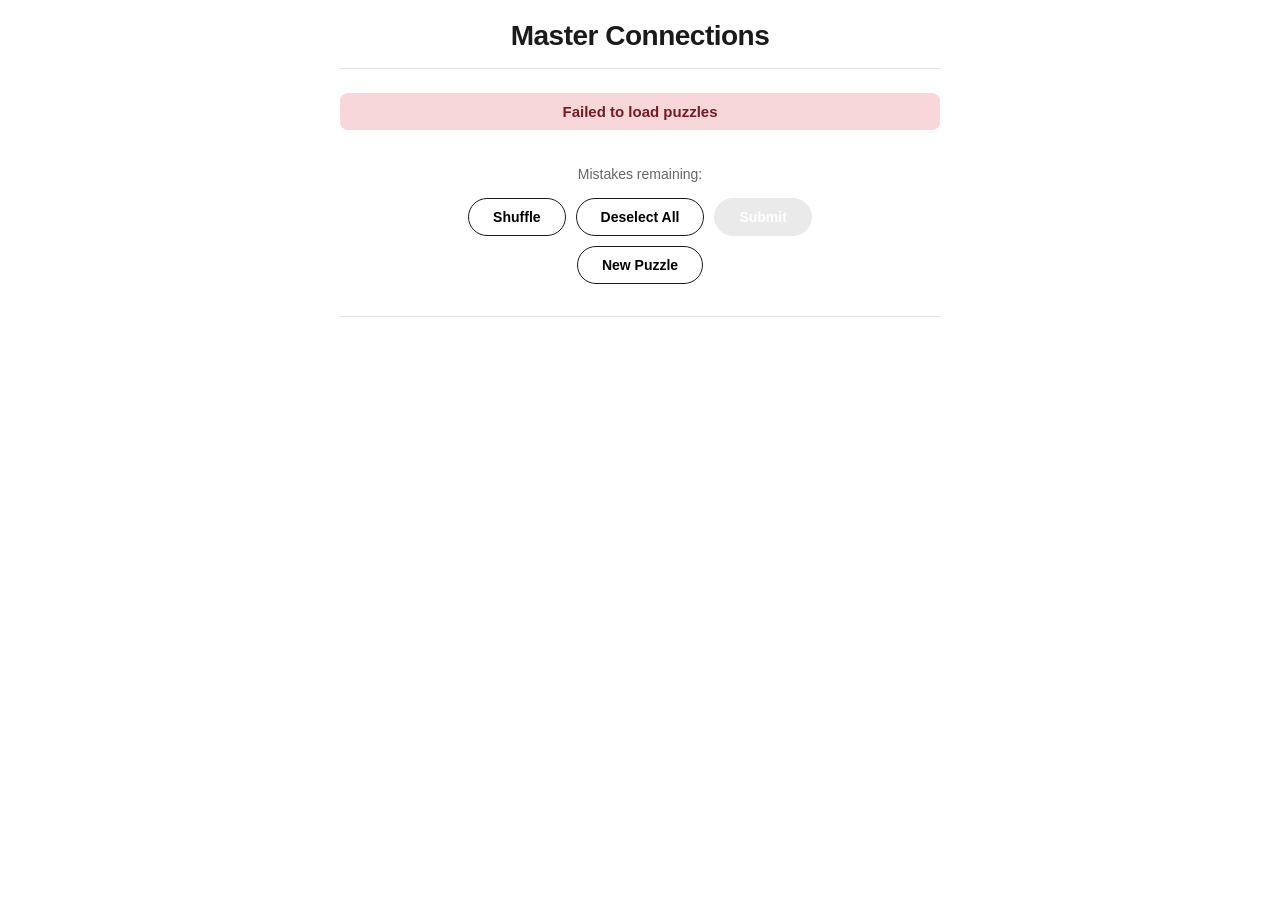
==== master_connections/webapp/index.html @ daf2dbc2 "Add files via upload" ====
<!DOCTYPE html>
<html lang="en">
<head>
    <meta charset="UTF-8">
    <meta name="viewport" content="width=device-width, initial-scale=1.0">
    <title>Master Connections</title>
    <link rel="stylesheet" href="style.css">
</head>
<body>
    <div id="app">
        <header>
            <h1>Master Connections</h1>
        </header>

        <div id="message-bar" class="message-bar hidden"></div>

        <div id="solved-groups"></div>

        <div id="grid" class="grid"></div>

        <div class="controls">
            <div class="mistakes" id="mistakes">
                Mistakes remaining:
                <span id="mistake-dots"></span>
            </div>
            <div class="buttons">
                <button id="btn-shuffle" onclick="shuffleWords()">Shuffle</button>
                <button id="btn-deselect" onclick="deselectAll()">Deselect All</button>
                <button id="btn-submit" onclick="submitGuess()" disabled>Submit</button>
            </div>
            <div class="buttons secondary">
                <button id="btn-new" onclick="loadNewPuzzle()">New Puzzle</button>
            </div>
        </div>

        <div id="game-over" class="game-over hidden">
            <h2 id="game-over-text"></h2>
            <button onclick="loadNewPuzzle()">Play Again</button>
        </div>

        <footer>
            <p class="puzzle-count" id="puzzle-count"></p>
        </footer>
    </div>

    <script src="game.js"></script>
</body>
</html>
---- master_connections/webapp/style.css ----
/* NYT-inspired layout (from Kevin's static Infinite Connections webapp). */

* {
    margin: 0;
    padding: 0;
    box-sizing: border-box;
}

body {
    font-family: -apple-system, BlinkMacSystemFont, 'Segoe UI', Roboto, sans-serif;
    background: #fff;
    color: #1a1a1a;
    display: flex;
    justify-content: center;
    padding: 20px;
    min-height: 100vh;
}

#app {
    max-width: 600px;
    width: 100%;
}

header {
    text-align: center;
    margin-bottom: 24px;
    padding-bottom: 16px;
    border-bottom: 1px solid #e0e0e0;
}

header h1 {
    font-size: 28px;
    font-weight: 700;
    letter-spacing: -0.5px;
}

.subtitle {
    color: #666;
    font-size: 14px;
    margin-top: 4px;
}

.message-bar {
    text-align: center;
    padding: 10px 16px;
    margin-bottom: 16px;
    border-radius: 8px;
    font-weight: 600;
    font-size: 15px;
    transition: opacity 0.3s;
}

.message-bar.hidden {
    display: none;
}

.message-bar.one-away {
    background: #fff3cd;
    color: #856404;
}

.message-bar.wrong {
    background: #f8d7da;
    color: #721c24;
}

.message-bar.correct {
    background: #d4edda;
    color: #155724;
}

#solved-groups {
    margin-bottom: 8px;
}

.solved-group {
    border-radius: 8px;
    padding: 12px 16px;
    margin-bottom: 8px;
    text-align: center;
    animation: slideDown 0.4s ease-out;
}

@keyframes slideDown {
    from { opacity: 0; transform: translateY(-10px); }
    to { opacity: 1; transform: translateY(0); }
}

.solved-group .category {
    font-weight: 700;
    font-size: 15px;
    text-transform: uppercase;
    margin-bottom: 4px;
}

.solved-group .words {
    font-size: 14px;
    color: #333;
}

.solved-group.yellow { background: #F9DF6D; }
.solved-group.green  { background: #A0C35A; }
.solved-group.blue   { background: #B0C4EF; }
.solved-group.purple { background: #BA81C5; }

.grid {
    display: grid;
    grid-template-columns: repeat(4, 1fr);
    gap: 8px;
    margin-bottom: 20px;
}

.tile {
    background: #efefe6;
    border: none;
    border-radius: 8px;
    padding: 16px 8px;
    font-size: 14px;
    font-weight: 700;
    text-transform: uppercase;
    cursor: pointer;
    transition: all 0.15s ease;
    text-align: center;
    min-height: 56px;
    display: flex;
    align-items: center;
    justify-content: center;
    user-select: none;
    line-height: 1.2;
}

.tile:hover {
    background: #deded5;
}

.tile.selected {
    background: #5a594e;
    color: #fff;
}

.tile.disabled {
    opacity: 0.3;
    pointer-events: none;
}

.controls {
    text-align: center;
}

.mistakes {
    margin-bottom: 16px;
    font-size: 14px;
    color: #666;
}

#mistake-dots {
    color: #1a1a1a;
    letter-spacing: 4px;
}

.buttons {
    display: flex;
    gap: 10px;
    justify-content: center;
    margin-bottom: 10px;
}

.buttons.secondary {
    margin-top: 8px;
}

button {
    padding: 10px 24px;
    border-radius: 24px;
    border: 1px solid #1a1a1a;
    background: #fff;
    font-size: 14px;
    font-weight: 600;
    cursor: pointer;
    transition: all 0.15s;
}

button:hover {
    background: #1a1a1a;
    color: #fff;
}

button:disabled {
    opacity: 0.4;
    cursor: not-allowed;
}

button:disabled:hover {
    background: #fff;
    color: #1a1a1a;
}

#btn-submit {
    background: #1a1a1a;
    color: #fff;
    border-color: #1a1a1a;
}

#btn-submit:hover {
    background: #333;
}

#btn-submit:disabled {
    background: #ccc;
    border-color: #ccc;
    color: #fff;
}

#btn-submit:disabled:hover {
    background: #ccc;
    color: #fff;
}

.game-over {
    text-align: center;
    padding: 24px;
    margin-top: 20px;
    animation: slideDown 0.4s ease-out;
}

.game-over.hidden {
    display: none;
}

.game-over h2 {
    margin-bottom: 16px;
    font-size: 20px;
}

footer {
    text-align: center;
    margin-top: 32px;
    padding-top: 16px;
    border-top: 1px solid #e0e0e0;
    color: #999;
    font-size: 13px;
}

footer .puzzle-count {
    margin-top: 4px;
    font-size: 12px;
}

@media (max-width: 480px) {
    .tile {
        padding: 12px 4px;
        font-size: 12px;
        min-height: 48px;
    }

    header h1 {
        font-size: 22px;
    }

    button {
        padding: 8px 16px;
        font-size: 13px;
    }
}
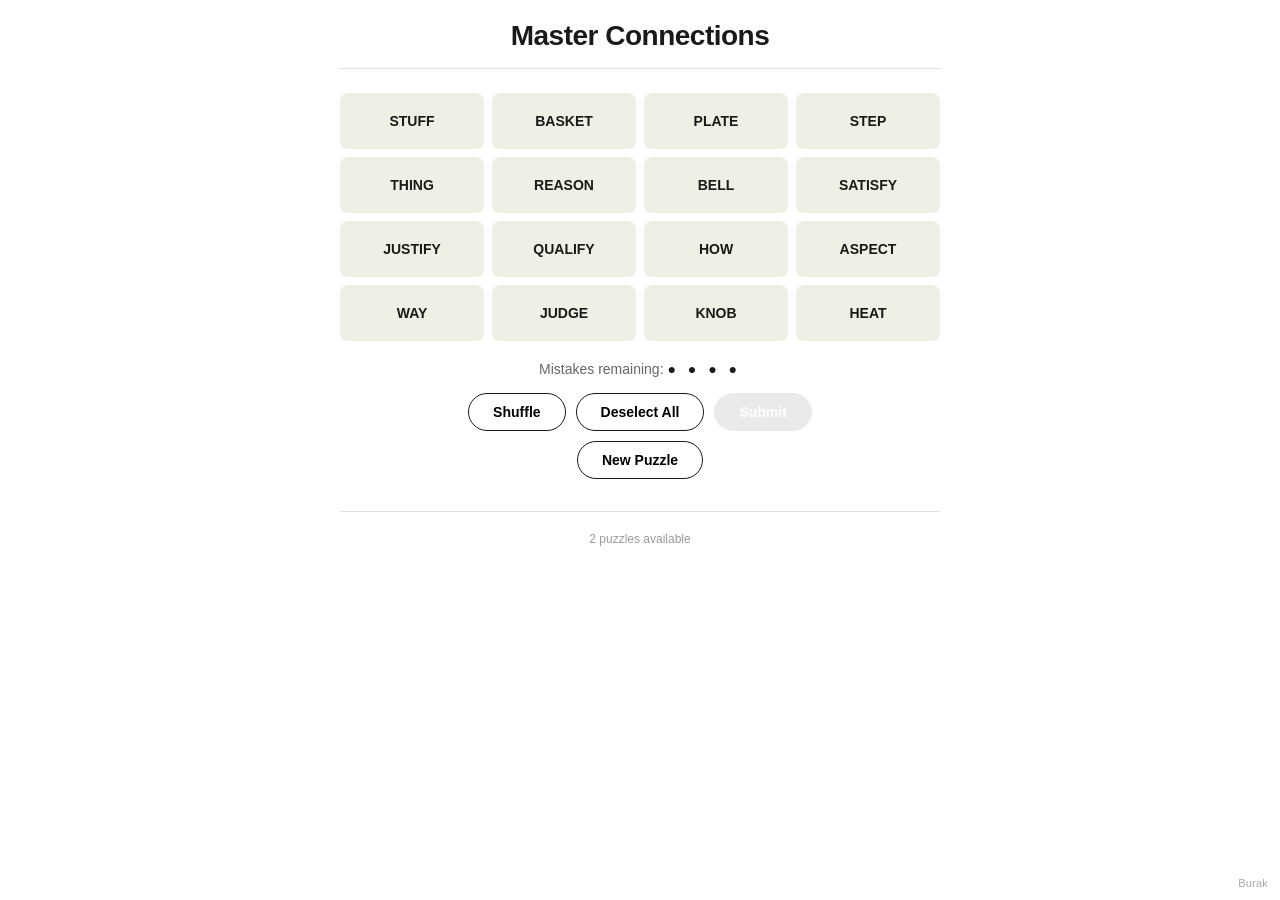
==== commit 800e6b09: "webapp and games" ====
--- a/master_connections/webapp/index.html
+++ b/master_connections/webapp/index.html
@@ -43,6 +43,8 @@
         </footer>
     </div>
 
+    <div id="puzzle-source" class="puzzle-source hidden" aria-live="polite"></div>
+
     <script src="game.js"></script>
 </body>
 </html>
--- a/master_connections/webapp/style.css
+++ b/master_connections/webapp/style.css
@@ -246,6 +246,26 @@
     font-size: 12px;
 }
 
+/* Generator attribution — fixed corner, unobtrusive */
+.puzzle-source {
+    position: fixed;
+    bottom: 10px;
+    right: 12px;
+    font-size: 11px;
+    font-weight: 500;
+    color: #a8a8a8;
+    letter-spacing: 0.02em;
+    z-index: 5;
+    pointer-events: none;
+    max-width: 45vw;
+    text-align: right;
+    line-height: 1.3;
+}
+
+.puzzle-source.hidden {
+    display: none;
+}
+
 @media (max-width: 480px) {
     .tile {
         padding: 12px 4px;
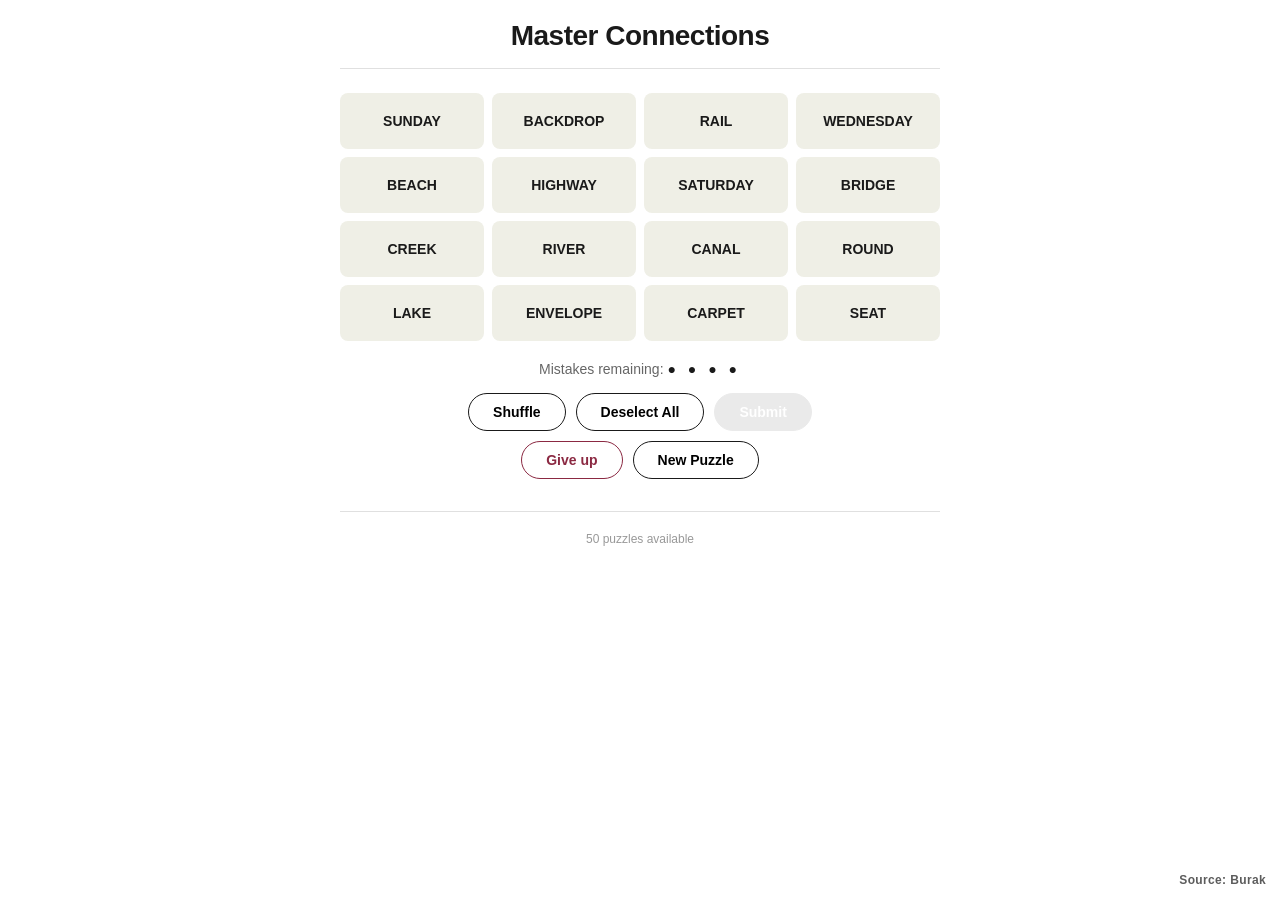
==== commit e698d064: "universal NYT check + pipeline improvements to main generation burak" ====
--- a/master_connections/webapp/index.html
+++ b/master_connections/webapp/index.html
@@ -29,6 +29,7 @@
                 <button id="btn-submit" onclick="submitGuess()" disabled>Submit</button>
             </div>
             <div class="buttons secondary">
+                <button type="button" id="btn-give-up" onclick="giveUp()">Give up</button>
                 <button id="btn-new" onclick="loadNewPuzzle()">New Puzzle</button>
             </div>
         </div>
--- a/master_connections/webapp/style.css
+++ b/master_connections/webapp/style.css
@@ -167,6 +167,22 @@
 
 .buttons.secondary {
     margin-top: 8px;
+    flex-wrap: wrap;
+}
+
+#btn-give-up {
+    border-color: #8b2942;
+    color: #8b2942;
+}
+
+#btn-give-up:hover:not(:disabled) {
+    background: #8b2942;
+    color: #fff;
+}
+
+#btn-give-up:disabled {
+    border-color: #1a1a1a;
+    color: #1a1a1a;
 }
 
 button {
@@ -246,20 +262,21 @@
     font-size: 12px;
 }
 
-/* Generator attribution — fixed corner, unobtrusive */
+/* Generator attribution — fixed corner (must stay readable on GitHub Pages / mobile). */
 .puzzle-source {
     position: fixed;
-    bottom: 10px;
-    right: 12px;
-    font-size: 11px;
-    font-weight: 500;
-    color: #a8a8a8;
-    letter-spacing: 0.02em;
-    z-index: 5;
+    bottom: 12px;
+    right: 14px;
+    font-size: 12px;
+    font-weight: 600;
+    color: #5c5c5c;
+    letter-spacing: 0.03em;
+    z-index: 9999;
     pointer-events: none;
-    max-width: 45vw;
+    max-width: 48vw;
     text-align: right;
-    line-height: 1.3;
+    line-height: 1.35;
+    text-shadow: 0 0 1px rgba(255, 255, 255, 0.9);
 }
 
 .puzzle-source.hidden {
